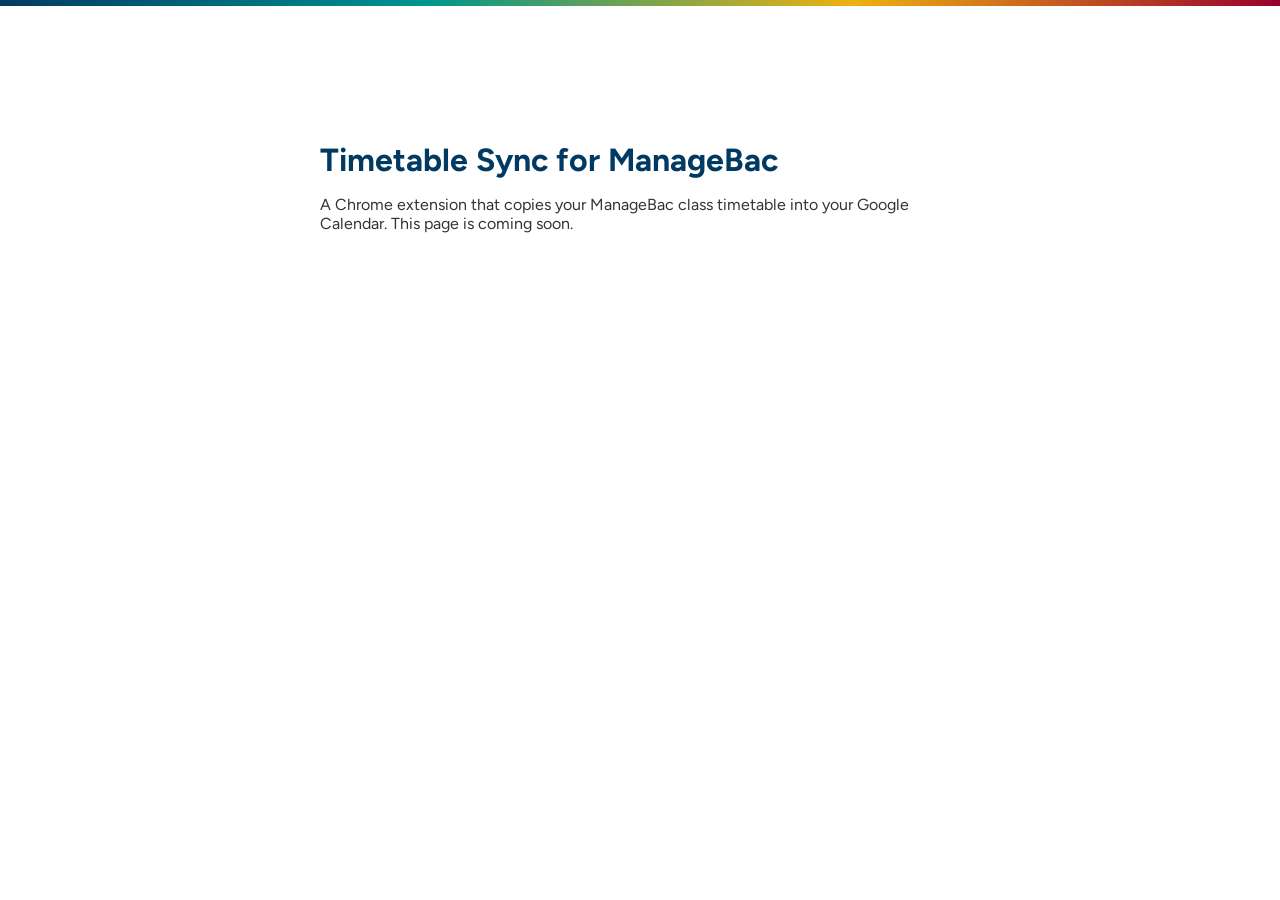
==== index.html @ d6a6c291 "Placeholder homepage and custom domain Co-Authored-By: Claude Opus 5.5 <noreply@anthropic.com>" ====
<!doctype html>
<html lang="en">
<head>
<meta charset="utf-8">
<meta name="viewport" content="width=device-width, initial-scale=1">
<title>Timetable Sync for ManageBac</title>
<link href="https://fonts.googleapis.com/css2?family=Figtree:wght@400;700&display=swap" rel="stylesheet">
<style>
  body { margin: 0; font-family: Figtree, sans-serif; background: #fff; color: #003A63; }
  main { max-width: 640px; margin: 15vh auto; padding: 0 16px; }
  h1 { margin: 0 0 8px; } p { color: #333; }
  .bar { height: 6px; background: linear-gradient(90deg, #003A63, #00958F, #EEB111, #98002E); }
</style>
</head>
<body>
<div class="bar"></div>
<main>
  <h1>Timetable Sync for ManageBac</h1>
  <p>A Chrome extension that copies your ManageBac class timetable into your Google Calendar. This page is coming soon.</p>
</main>
</body>
</html>
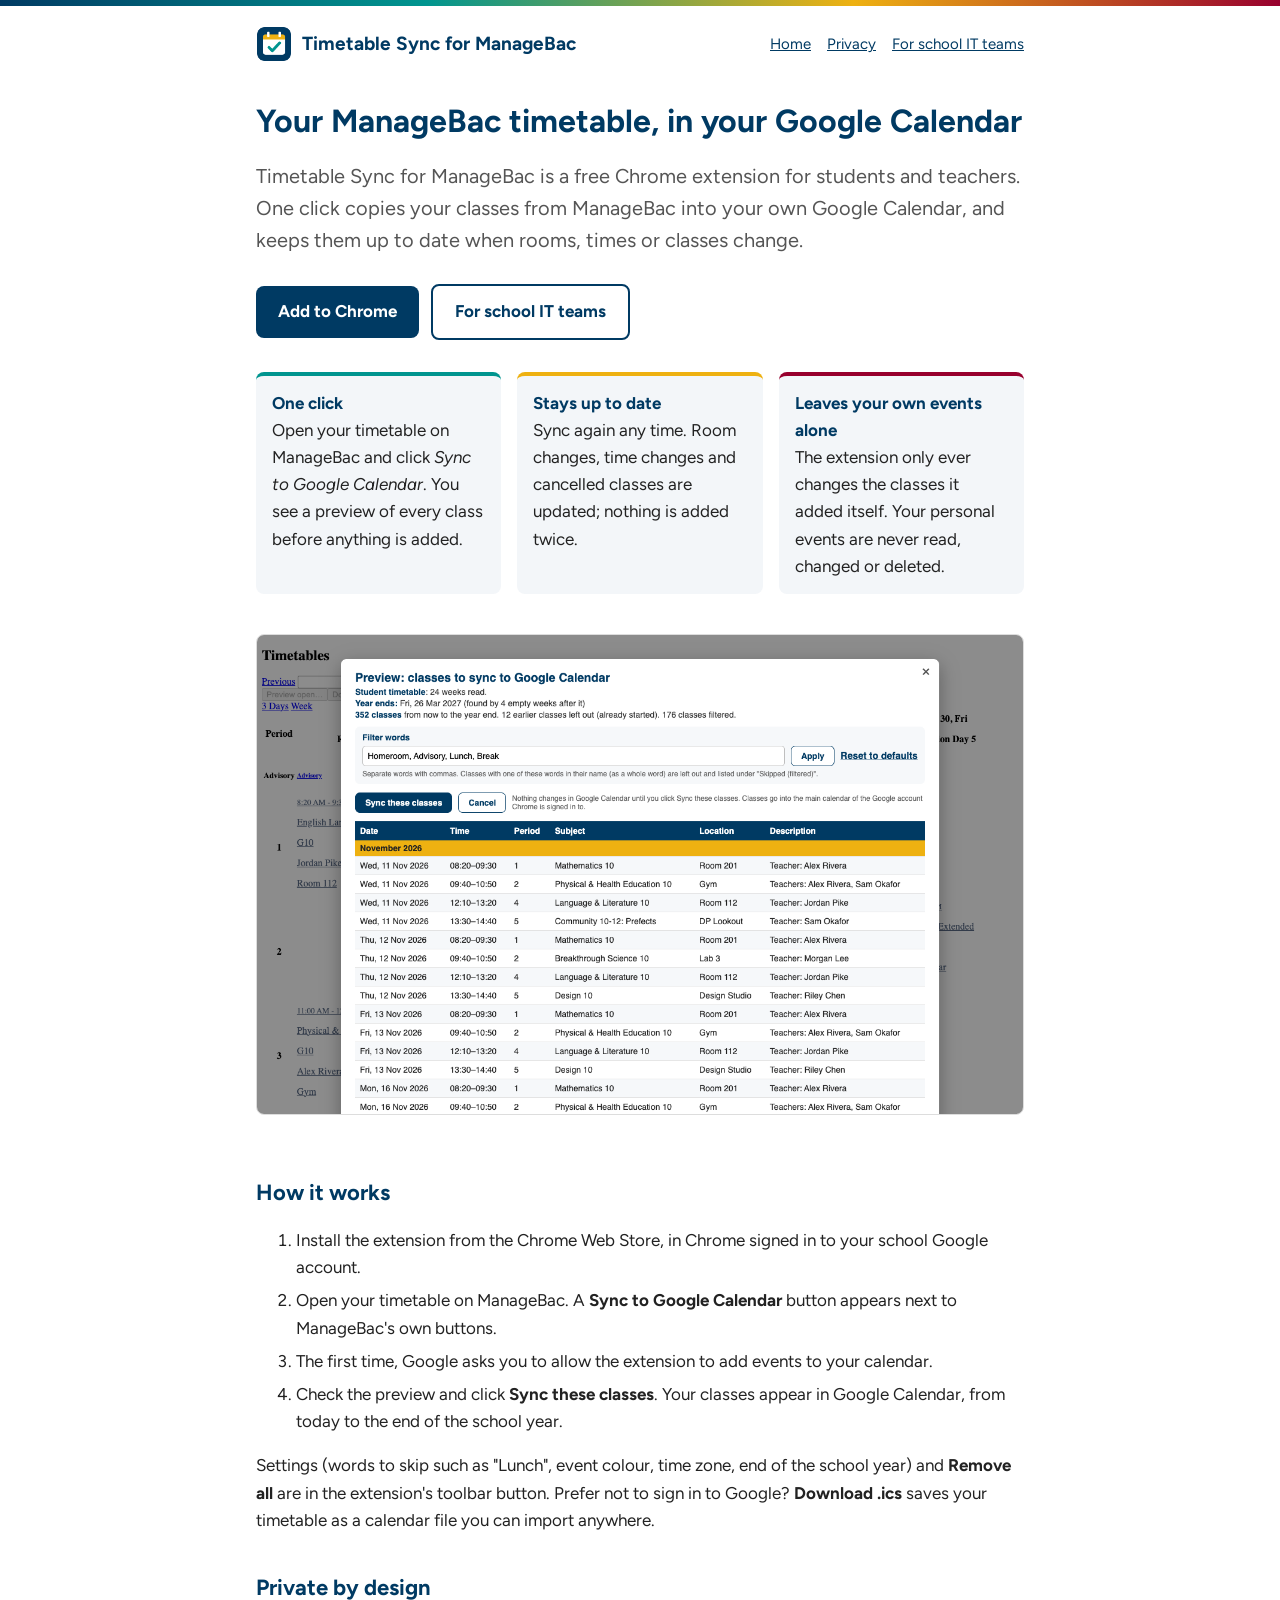
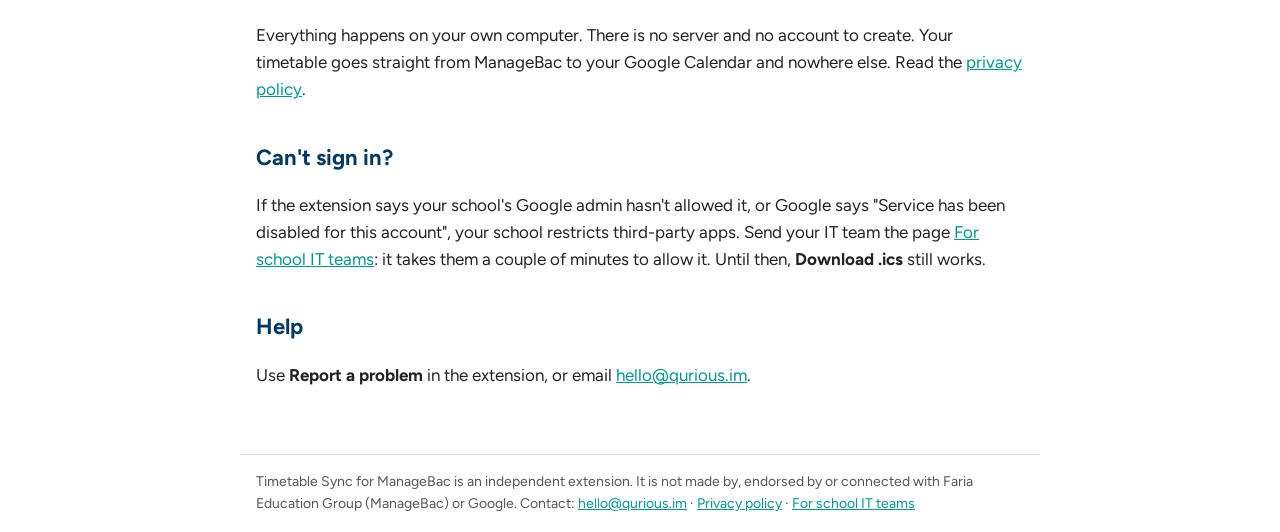
==== commit 02237083: "Homepage, privacy policy and IT help page Co-Authored-By: Claude Opus 5.5 <noreply@anthropic.com>" ====
--- a/index.html
+++ b/index.html
@@ -4,19 +4,53 @@
 <meta charset="utf-8">
 <meta name="viewport" content="width=device-width, initial-scale=1">
 <title>Timetable Sync for ManageBac</title>
+<meta name="description" content="A free Chrome extension that copies your ManageBac class timetable into your Google Calendar with one click.">
+<link rel="icon" href="logo.png">
+<link rel="preconnect" href="https://fonts.googleapis.com">
+<link rel="preconnect" href="https://fonts.gstatic.com" crossorigin>
 <link href="https://fonts.googleapis.com/css2?family=Figtree:wght@400;700&display=swap" rel="stylesheet">
-<style>
-  body { margin: 0; font-family: Figtree, sans-serif; background: #fff; color: #003A63; }
-  main { max-width: 640px; margin: 15vh auto; padding: 0 16px; }
-  h1 { margin: 0 0 8px; } p { color: #333; }
-  .bar { height: 6px; background: linear-gradient(90deg, #003A63, #00958F, #EEB111, #98002E); }
-</style>
+<link rel="stylesheet" href="style.css">
 </head>
 <body>
 <div class="bar"></div>
+<header>
+  <a class="brand" href="./"><img src="logo.png" alt="">Timetable Sync for ManageBac</a>
+  <nav><a href="./">Home</a><a href="privacy.html">Privacy</a><a href="it.html">For school IT teams</a></nav>
+</header>
 <main>
-  <h1>Timetable Sync for ManageBac</h1>
-  <p>A Chrome extension that copies your ManageBac class timetable into your Google Calendar. This page is coming soon.</p>
+<h1>Your ManageBac timetable, in your Google Calendar</h1>
+<p class="lead">Timetable Sync for ManageBac is a free Chrome extension for students and teachers. One click copies your classes from ManageBac into your own Google Calendar, and keeps them up to date when rooms, times or classes change.</p>
+<p><a class="button" href="https://chromewebstore.google.com/detail/kdclenfhfecnfgkbbkhnidcdflefhpmg">Add to Chrome</a><a class="button secondary" href="it.html">For school IT teams</a></p>
+
+<div class="features">
+  <div><strong>One click</strong>Open your timetable on ManageBac and click <em>Sync to Google Calendar</em>. You see a preview of every class before anything is added.</div>
+  <div><strong>Stays up to date</strong>Sync again any time. Room changes, time changes and cancelled classes are updated; nothing is added twice.</div>
+  <div><strong>Leaves your own events alone</strong>The extension only ever changes the classes it added itself. Your personal events are never read, changed or deleted.</div>
+</div>
+
+<img class="shot" src="screenshot-preview.png" alt="The preview of classes to sync, shown on a ManageBac timetable page (made-up example)">
+
+<h2>How it works</h2>
+<ol>
+  <li>Install the extension from the Chrome Web Store, in Chrome signed in to your school Google account.</li>
+  <li>Open your timetable on ManageBac. A <strong>Sync to Google Calendar</strong> button appears next to ManageBac's own buttons.</li>
+  <li>The first time, Google asks you to allow the extension to add events to your calendar.</li>
+  <li>Check the preview and click <strong>Sync these classes</strong>. Your classes appear in Google Calendar, from today to the end of the school year.</li>
+</ol>
+<p>Settings (words to skip such as "Lunch", event colour, time zone, end of the school year) and <strong>Remove all</strong> are in the extension's toolbar button. Prefer not to sign in to Google? <strong>Download .ics</strong> saves your timetable as a calendar file you can import anywhere.</p>
+
+<h2>Private by design</h2>
+<p>Everything happens on your own computer. There is no server and no account to create. Your timetable goes straight from ManageBac to your Google Calendar and nowhere else. Read the <a href="privacy.html">privacy policy</a>.</p>
+
+<h2>Can't sign in?</h2>
+<p>If the extension says your school's Google admin hasn't allowed it, or Google says "Service has been disabled for this account", your school restricts third-party apps. Send your IT team the page <a href="it.html">For school IT teams</a>: it takes them a couple of minutes to allow it. Until then, <strong>Download .ics</strong> still works.</p>
+
+<h2>Help</h2>
+<p>Use <strong>Report a problem</strong> in the extension, or email <a href="mailto:hello@qurious.im">hello@qurious.im</a>.</p>
 </main>
+<footer>
+  Timetable Sync for ManageBac is an independent extension. It is not made by, endorsed by or connected with Faria Education Group (ManageBac) or Google.
+  Contact: <a href="mailto:hello@qurious.im">hello@qurious.im</a> · <a href="privacy.html">Privacy policy</a> · <a href="it.html">For school IT teams</a>
+</footer>
 </body>
 </html>
--- a/style.css
+++ b/style.css
@@ -0,0 +1,32 @@
+:root { --navy: #003A63; --red: #98002E; --teal: #00958F; --gold: #EEB111; --text: #222; --muted: #555; --bg: #fff; --panel: #f3f6f9; }
+* { box-sizing: border-box; }
+body { margin: 0; font-family: Figtree, system-ui, sans-serif; color: var(--text); background: var(--bg); line-height: 1.6; font-size: 17px; }
+.bar { height: 6px; background: linear-gradient(90deg, var(--navy), var(--teal), var(--gold), var(--red)); }
+header { max-width: 800px; margin: 0 auto; padding: 20px 16px 0; display: flex; align-items: center; gap: 12px; flex-wrap: wrap; }
+header a.brand { display: flex; align-items: center; gap: 10px; color: var(--navy); font-weight: 700; text-decoration: none; font-size: 19px; }
+header img { width: 36px; height: 36px; }
+nav { margin-left: auto; display: flex; gap: 16px; flex-wrap: wrap; font-size: 15px; }
+nav a { color: var(--navy); }
+main { max-width: 800px; margin: 0 auto; padding: 8px 16px 48px; }
+h1 { color: var(--navy); font-size: 32px; line-height: 1.2; margin: 32px 0 12px; }
+h2 { color: var(--navy); font-size: 22px; margin: 36px 0 8px; }
+h3 { color: var(--navy); font-size: 18px; margin: 24px 0 4px; }
+a { color: var(--teal); }
+.lead { font-size: 20px; color: var(--muted); }
+.button { display: inline-block; background: var(--navy); color: #fff; padding: 12px 22px; border-radius: 8px; text-decoration: none; font-weight: 700; margin: 8px 12px 8px 0; }
+.button.secondary { background: #fff; color: var(--navy); border: 2px solid var(--navy); }
+.panel { background: var(--panel); border-left: 5px solid var(--teal); border-radius: 8px; padding: 12px 18px; margin: 16px 0; }
+.panel.warn { border-left-color: var(--gold); }
+code, .id { font-family: ui-monospace, Menlo, monospace; font-size: 15px; background: var(--panel); padding: 2px 6px; border-radius: 4px; word-break: break-all; }
+.copy { display: flex; gap: 8px; align-items: center; flex-wrap: wrap; margin: 8px 0; }
+.copy button { font: inherit; font-size: 14px; border: 1px solid var(--navy); color: var(--navy); background: #fff; border-radius: 6px; padding: 4px 10px; cursor: pointer; }
+img.shot { max-width: 100%; height: auto; border: 1px solid #ddd; border-radius: 8px; margin: 16px 0; }
+ol li, ul li { margin: 6px 0; }
+.features { display: grid; grid-template-columns: repeat(auto-fit, minmax(220px, 1fr)); gap: 16px; margin: 24px 0; }
+.features div { background: var(--panel); border-radius: 8px; padding: 14px 16px; border-top: 4px solid var(--teal); }
+.features div:nth-child(2) { border-top-color: var(--gold); }
+.features div:nth-child(3) { border-top-color: var(--red); }
+.features strong { color: var(--navy); display: block; }
+footer { border-top: 1px solid #ddd; max-width: 800px; margin: 0 auto; padding: 16px; font-size: 14px; color: var(--muted); }
+table { border-collapse: collapse; width: 100%; font-size: 15px; }
+th, td { text-align: left; padding: 8px; border-bottom: 1px solid #ddd; vertical-align: top; }
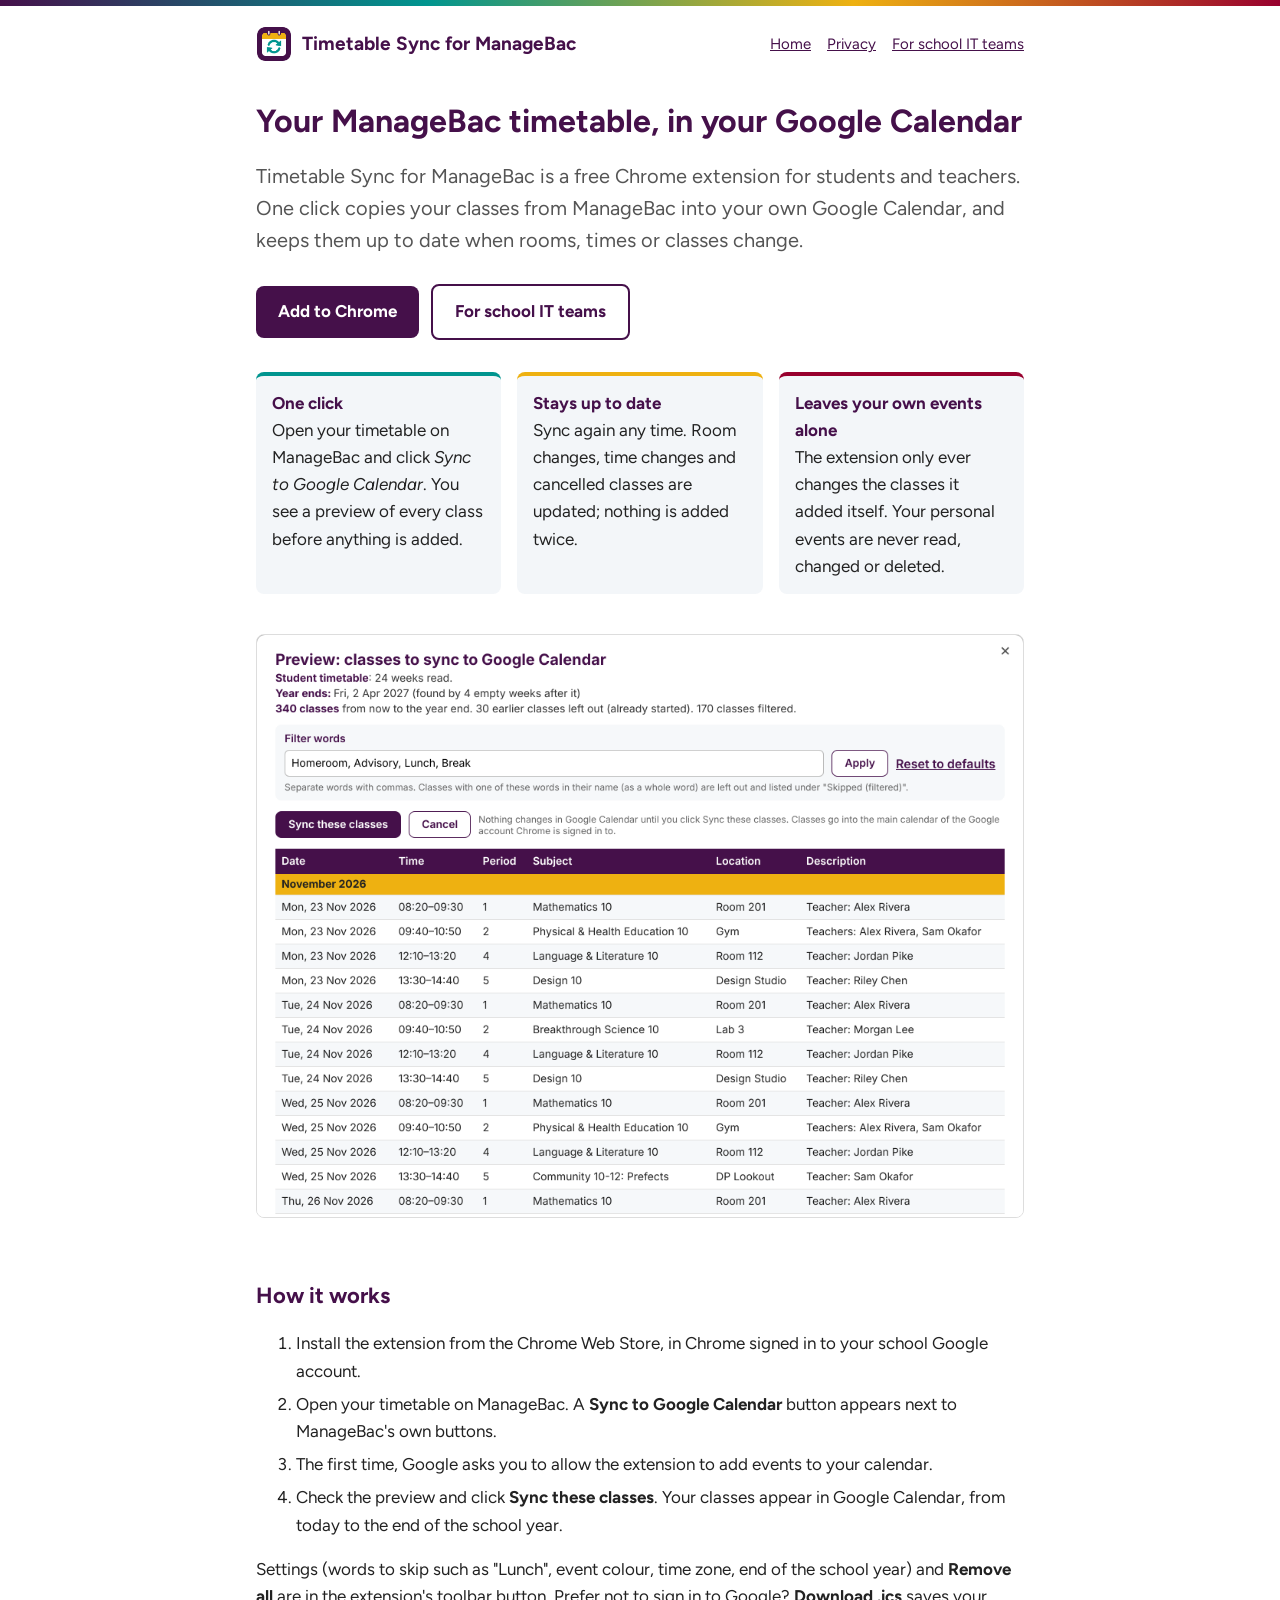
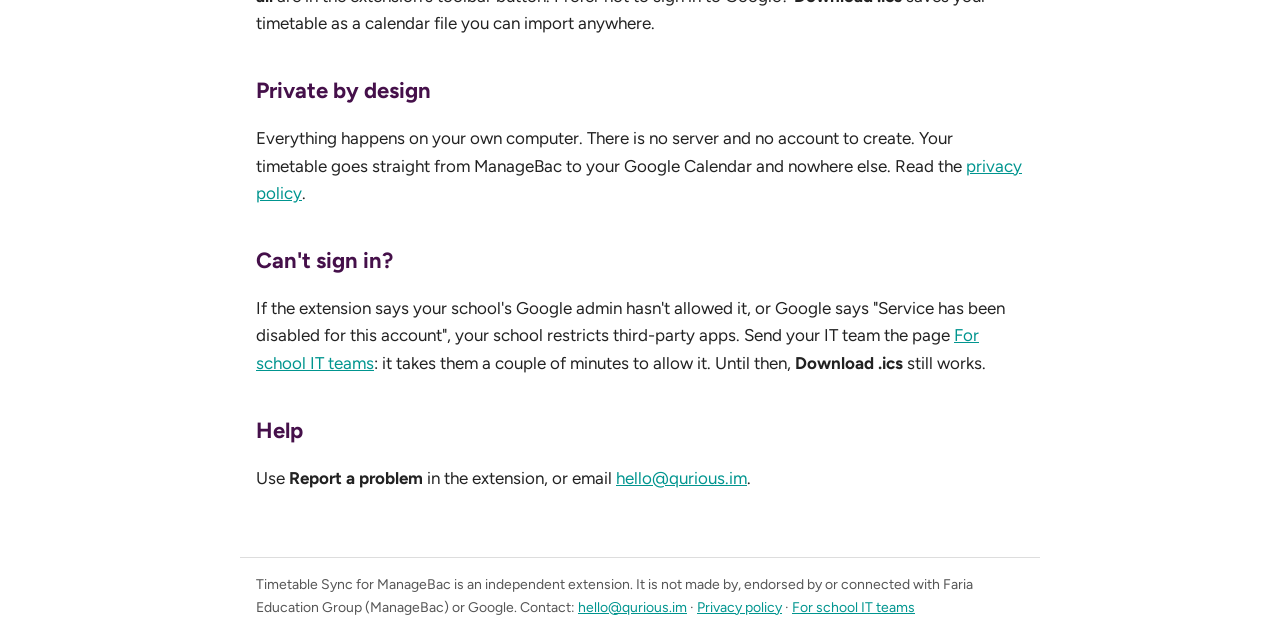
==== commit c2c45867: "Plum colours, new logo and new preview screenshot Co-Authored-By: Claude Opus 5.5 <noreply@anthropic" ====
--- a/index.html
+++ b/index.html
@@ -28,7 +28,7 @@
   <div><strong>Leaves your own events alone</strong>The extension only ever changes the classes it added itself. Your personal events are never read, changed or deleted.</div>
 </div>
 
-<img class="shot" src="screenshot-preview.png" alt="The preview of classes to sync, shown on a ManageBac timetable page (made-up example)">
+<img class="shot" src="screenshot-preview.png" alt="The preview of classes to sync, before anything is added to Google Calendar (made-up example)">
 
 <h2>How it works</h2>
 <ol>
--- a/style.css
+++ b/style.css
@@ -1,32 +1,32 @@
-:root { --navy: #003A63; --red: #98002E; --teal: #00958F; --gold: #EEB111; --text: #222; --muted: #555; --bg: #fff; --panel: #f3f6f9; }
+:root { --plum: #45104A; --red: #98002E; --teal: #00958F; --gold: #EEB111; --text: #222; --muted: #555; --bg: #fff; --panel: #f3f6f9; }
 * { box-sizing: border-box; }
 body { margin: 0; font-family: Figtree, system-ui, sans-serif; color: var(--text); background: var(--bg); line-height: 1.6; font-size: 17px; }
-.bar { height: 6px; background: linear-gradient(90deg, var(--navy), var(--teal), var(--gold), var(--red)); }
+.bar { height: 6px; background: linear-gradient(90deg, var(--plum), var(--teal), var(--gold), var(--red)); }
 header { max-width: 800px; margin: 0 auto; padding: 20px 16px 0; display: flex; align-items: center; gap: 12px; flex-wrap: wrap; }
-header a.brand { display: flex; align-items: center; gap: 10px; color: var(--navy); font-weight: 700; text-decoration: none; font-size: 19px; }
+header a.brand { display: flex; align-items: center; gap: 10px; color: var(--plum); font-weight: 700; text-decoration: none; font-size: 19px; }
 header img { width: 36px; height: 36px; }
 nav { margin-left: auto; display: flex; gap: 16px; flex-wrap: wrap; font-size: 15px; }
-nav a { color: var(--navy); }
+nav a { color: var(--plum); }
 main { max-width: 800px; margin: 0 auto; padding: 8px 16px 48px; }
-h1 { color: var(--navy); font-size: 32px; line-height: 1.2; margin: 32px 0 12px; }
-h2 { color: var(--navy); font-size: 22px; margin: 36px 0 8px; }
-h3 { color: var(--navy); font-size: 18px; margin: 24px 0 4px; }
+h1 { color: var(--plum); font-size: 32px; line-height: 1.2; margin: 32px 0 12px; }
+h2 { color: var(--plum); font-size: 22px; margin: 36px 0 8px; }
+h3 { color: var(--plum); font-size: 18px; margin: 24px 0 4px; }
 a { color: var(--teal); }
 .lead { font-size: 20px; color: var(--muted); }
-.button { display: inline-block; background: var(--navy); color: #fff; padding: 12px 22px; border-radius: 8px; text-decoration: none; font-weight: 700; margin: 8px 12px 8px 0; }
-.button.secondary { background: #fff; color: var(--navy); border: 2px solid var(--navy); }
+.button { display: inline-block; background: var(--plum); color: #fff; padding: 12px 22px; border-radius: 8px; text-decoration: none; font-weight: 700; margin: 8px 12px 8px 0; }
+.button.secondary { background: #fff; color: var(--plum); border: 2px solid var(--plum); }
 .panel { background: var(--panel); border-left: 5px solid var(--teal); border-radius: 8px; padding: 12px 18px; margin: 16px 0; }
 .panel.warn { border-left-color: var(--gold); }
 code, .id { font-family: ui-monospace, Menlo, monospace; font-size: 15px; background: var(--panel); padding: 2px 6px; border-radius: 4px; word-break: break-all; }
 .copy { display: flex; gap: 8px; align-items: center; flex-wrap: wrap; margin: 8px 0; }
-.copy button { font: inherit; font-size: 14px; border: 1px solid var(--navy); color: var(--navy); background: #fff; border-radius: 6px; padding: 4px 10px; cursor: pointer; }
+.copy button { font: inherit; font-size: 14px; border: 1px solid var(--plum); color: var(--plum); background: #fff; border-radius: 6px; padding: 4px 10px; cursor: pointer; }
 img.shot { max-width: 100%; height: auto; border: 1px solid #ddd; border-radius: 8px; margin: 16px 0; }
 ol li, ul li { margin: 6px 0; }
 .features { display: grid; grid-template-columns: repeat(auto-fit, minmax(220px, 1fr)); gap: 16px; margin: 24px 0; }
 .features div { background: var(--panel); border-radius: 8px; padding: 14px 16px; border-top: 4px solid var(--teal); }
 .features div:nth-child(2) { border-top-color: var(--gold); }
 .features div:nth-child(3) { border-top-color: var(--red); }
-.features strong { color: var(--navy); display: block; }
+.features strong { color: var(--plum); display: block; }
 footer { border-top: 1px solid #ddd; max-width: 800px; margin: 0 auto; padding: 16px; font-size: 14px; color: var(--muted); }
 table { border-collapse: collapse; width: 100%; font-size: 15px; }
 th, td { text-align: left; padding: 8px; border-bottom: 1px solid #ddd; vertical-align: top; }
